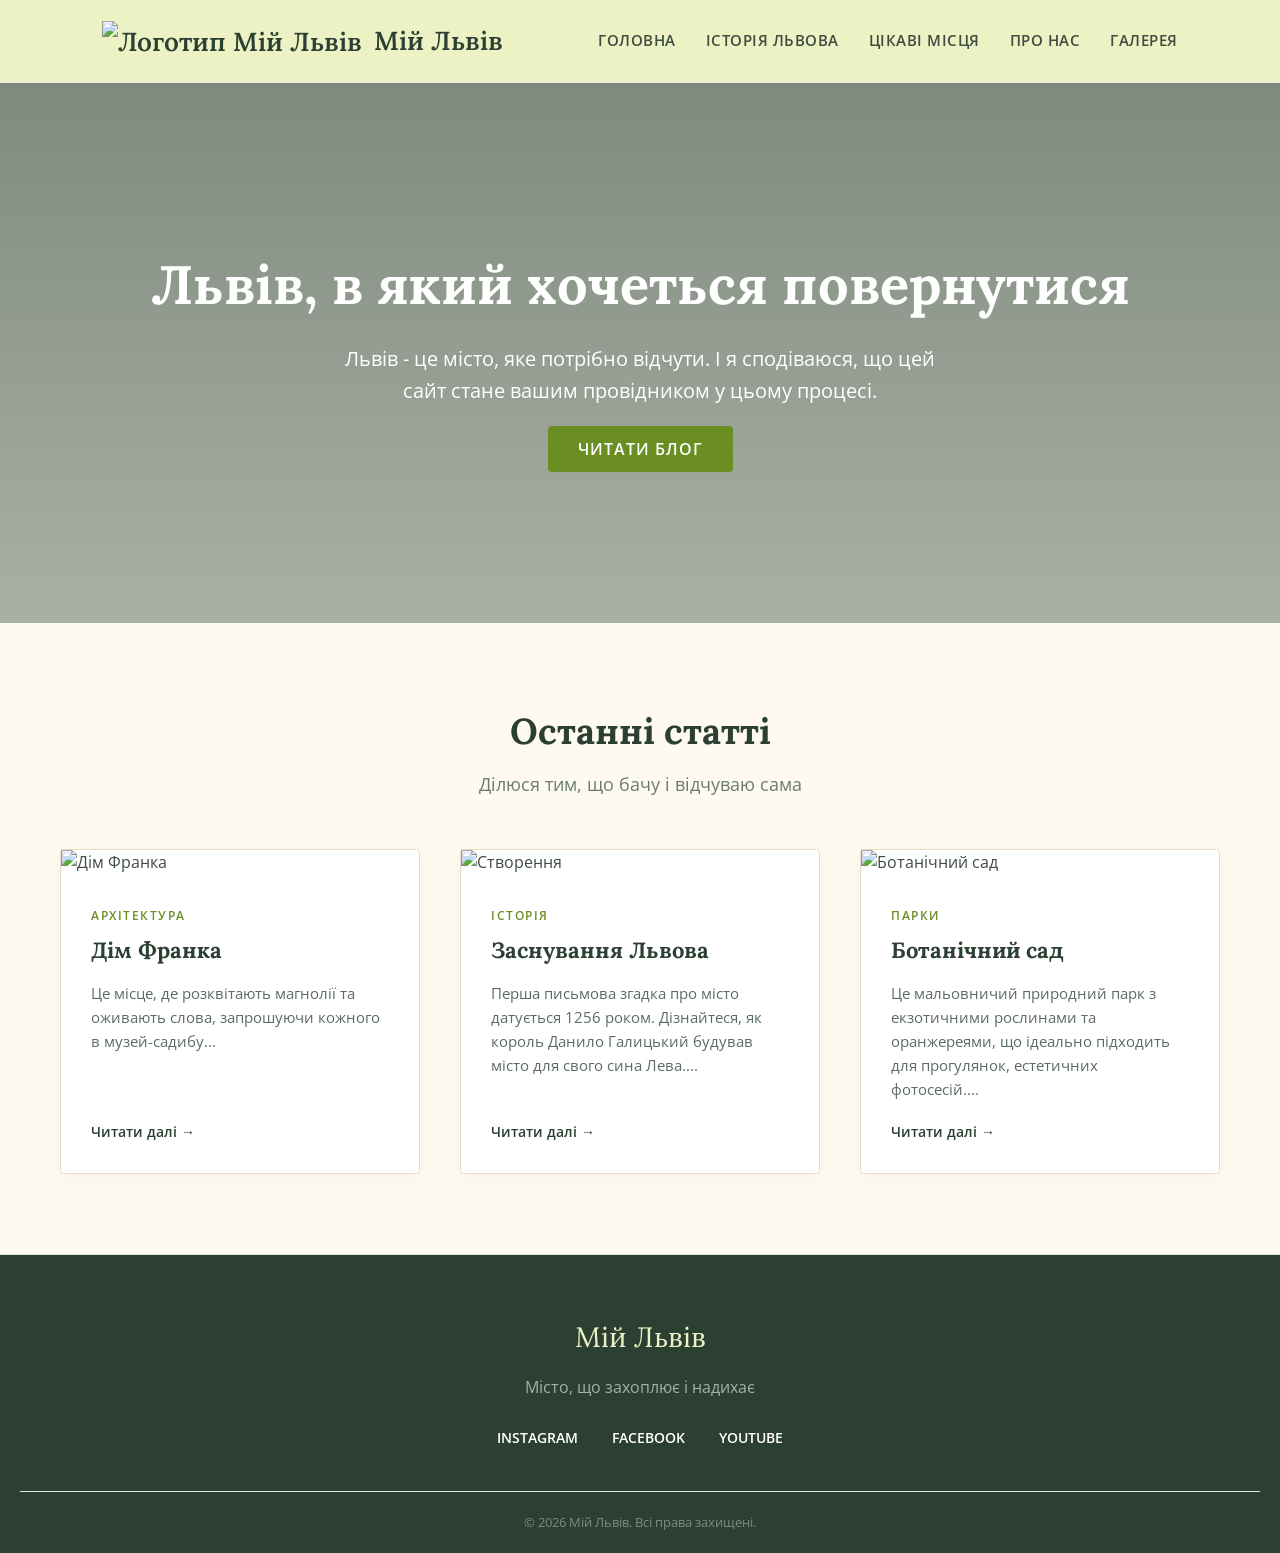
==== index.html @ 12760fdb "Add files via upload" ====
<!DOCTYPE html>
<html lang="uk">
<head>
    <meta charset="UTF-8">
    <meta name="viewport" content="width=device-width, initial-scale=1.0">
    <title>Львівський блог</title>
    <link rel="stylesheet" href="style.css">
    <link href="https://fonts.googleapis.com/css2?family=Lora:ital,wght@0,400;0,600;1,400&family=Open+Sans:wght@300;400;600&display=swap" rel="stylesheet">
</head>
<body>

    <header>
        <div class="logo">
        <a href="index.html" class="logo-link">
            <img src="img/logo.png" alt="Логотип Мій Львів" class="logo-img">
            <span>Мій Львів</span>
        </a>
		</div>
        <nav>
            <ul>
                <li><a href="index.html">Головна</a></li>
                <li><a href="history.html">Історія Львова</a></li>
				<li class="dropdown">
					<a href="places.html">Цікаві місця</a>
					<ul class="submenu">
						<li><a href="places.html?category=Парки">Парки</a></li>
						<li><a href="places.html?category=Заклади">Заклади</a></li>
						<li><a href="places.html?category=Архітектура">Архітектура</a></li>
					</ul>
				</li>
                <li><a href="about.html">Про нас</a></li>
                <li class="dropdown">
					<a href="gallery.html">Галерея</a>
					<ul class="submenu">
						<li><a href="gallery.html?category=photo">Фотографії</a></li>
                        <li><a href="gallery.html?category=video">Відео</a></li>
					</ul>
				</li>
            </ul>
        </nav>
    </header>

    <section class="hero">
        <div class="hero-content">
            <h1>Львів, в який хочеться повернутися</h1>
            <p>Львів - це місто, яке потрібно відчути. І я сподіваюся, що цей сайт стане вашим провідником у цьому процесі.</p>
            <a href="#blog" class="btn">Читати блог</a>
        </div>
    </section>
	

    <main class="container" id="blog">
        <div class="section-title">
            <h2>Останні статті</h2>
            <p>Ділюся тим, що бачу і відчуваю сама</p>
        </div>

        <div class="blog-grid">
            <article class="post-card">
                <div class="img-wrapper">
                    <img src="img/places_2.jpg" alt="Дім Франка">
                </div>
                <div class="post-content">
                    <span class="category">Архітектура</span>
                    <h3>Дім Франка</h3>
                    <p>Це місце, де розквітають магнолії та оживають слова, запрошуючи кожного в музей-садибу...</p>
                    <a href="articles/franko.html" class="read-more">Читати далі →</a>
                </div>
            </article>
			
			<article class="post-card">
                <div class="img-wrapper">
                    <img src="img/history_1.jpg" alt="Створення">
                </div>
                <div class="post-content">
                    <span class="category">Історія</span>
                    <h3>Заснування Львова</h3>
                    <p>Перша письмова згадка про місто датується 1256 роком. Дізнайтеся, як король Данило Галицький будував місто для свого сина Лева....</p>
                    <a href="story/lviv.html" class="read-more">Читати далі →</a>
                </div>
            </article>
            
            <article class="post-card">
                <div class="img-wrapper">
                    <img src="img/places_7.jpg" alt="Ботанічний сад">
                </div>
                <div class="post-content">
                    <span class="category">Парки</span>
                    <h3>Ботанічний сад</h3>
                    <p>Це мальовничий природний парк з екзотичними рослинами та оранжереями, що ідеально підходить для прогулянок, естетичних фотосесій....</p>
                    <a href="articles/botanical_garden.html" class="read-more">Читати далі →</a>
                </div>
            </article>
        </div>
    </main>

    <footer>
        <div class="footer-content">
            <div class="footer-logo">Мій Львів</div>
            <p>Місто, що захоплює і надихає</p>
            <div class="socials">
                <a href="#">Instagram</a>
                <a href="#">Facebook</a>
                <a href="#">YouTube</a>
            </div>
        </div>
        <div class="copyright">
            <p>&copy; 2026 Мій Львів. Всі права захищені.</p>
        </div>
    </footer>

<script src="script.js"></script>
</body>
</html>
---- style.css ----
* {
    margin: 0;
    padding: 0;
    box-sizing: border-box;
}

body {
    font-family: 'Open Sans', sans-serif;
    line-height: 1.6;
    background-color: #FEFAF0; 
    color: #3e4c41; 
}

h1, h2, h3, .logo, .footer-logo {
    font-family: 'Lora', serif; 
    color: #2b4033; 
}

a {
    text-decoration: none;
    color: inherit;
    transition: color 0.3s ease;
}


header {
    background-color: #ECF2C3;
    padding: 20px 8%;
    display: flex;
    justify-content: space-between;
    align-items: center;
    border-bottom: 1px solid #eaeaea;
    position: sticky;
    top: 0;
    z-index: 100;
}

.logo-link {
    display: flex;
    align-items: center; 
    gap: 12px;           
    text-decoration: none;
}


.logo-img {
    height: 40px;        
    width: auto;         
    display: block;
}


.logo span {
    font-family: 'Lora', serif;
    font-size: 26px;
    font-weight: 600;
    color: #2b4033;
}

.logo {
    font-size: 26px;
    font-weight: 600;
}

nav ul {
    list-style: none;
    display: flex;
    gap: 30px;
}

nav ul li {
    position: relative;
}

nav a {
    font-size: 15px;
    font-weight: 600;
    text-transform: uppercase;
    letter-spacing: 0.5px;
}

nav a:hover {
    color: #6b8e23; 
}





.dropdown {
    position: relative;
}

.submenu {
    position: absolute;
    top: 100%;
    left: 0;
    background: #FCFFE6;
    list-style: none;
    padding: 10px 0;
    margin: 0;
    min-width: 180px;
    box-shadow: 0 5px 15px rgba(0,0,0,0.1);
    
    opacity: 0;
    visibility: hidden;
    transform: translateY(10px);
    transition: all 0.3s ease;
    display: block; 
}

.submenu li {
    padding: 0;
    margin: 0;
    display: block; 
    width: 100%;
}

.submenu li a {
    display: block;
    padding: 10px 20px;
    color: #333;
    text-decoration: none;
    font-size: 14px;
    transition: background-color 0.2s, color 0.2s;
    text-transform: none; 
}

.submenu li a:hover {
    background-color: #d8e0a8;
    color: #2b4033; 
}

.dropdown:hover .submenu {
    opacity: 1;
    visibility: visible;
    transform: translateY(0);
}



.hero {
   
    background: linear-gradient(rgba(43, 64, 51, 0.6), rgba(43, 64, 51, 0.4)), 
                url('img/l.jpg') center/cover no-repeat;
    height: 60vh;
    display: flex;
    align-items: center;
    justify-content: center;
    text-align: center;
    color: #fff;
    padding: 0 20px;
}

.hero h1 {
    font-size: 54px;
    color: #fff;
    margin-bottom: 15px;
}

.hero p {
    font-size: 20px;
    margin-bottom: 30px;
    max-width: 600px;
    margin-left: auto;
    margin-right: auto;
}

.btn {
    background-color: #6b8e23; 
    color: #fff;
    padding: 12px 30px;
    font-size: 16px;
    font-weight: 600;
    border-radius: 4px;
    text-transform: uppercase;
    letter-spacing: 1px;
}

.btn:hover {
    background-color: #55711c;
}




.container {
    max-width: 1200px;
    margin: 80px auto;
    padding: 0 20px;
}

.section-title {
    text-align: center;
    margin-bottom: 50px;
}

.section-title h2 {
    font-size: 36px;
    margin-bottom: 10px;
}

.section-title p {
    font-size: 18px;
    color: #6a7c6f;
}



.blog-grid {
    display: grid;
    grid-template-columns: repeat(auto-fill, minmax(320px, 1fr));
    gap: 40px;
}

.post-card {
    background: #FFFFFF;
    border-radius: 4px; 
	border: 1px solid #E6DCC8; 
	box-shadow: 0 5px 20px rgba(0,0,0,0.04);
    transition: transform 0.3s ease;
    display: flex;
    flex-direction: column;
}

.post-card:hover {
    transform: translateY(-8px);
	box-shadow: 0 8px 20px rgba(0,0,0,0.1);
}

.img-wrapper {
    overflow: hidden;
}

.post-card img {
    width: 100%;
    height: 325px;
    object-fit: cover;
    transition: transform 0.5s ease;
}

.post-card:hover img {
    transform: scale(1.05); 
}

.post-content {
    padding: 30px;
    display: flex;
    flex-direction: column;
    flex-grow: 1;
}

.category {
    font-size: 12px;
    color: #6b8e23;
    text-transform: uppercase;
    font-weight: 600;
    letter-spacing: 1.5px;
    margin-bottom: 10px;
}

.post-content h3 {
    font-size: 22px;
    margin-bottom: 15px;
    line-height: 1.4;
}

.post-content p {
    font-size: 15px;
    color: #5c6c61;
    margin-bottom: 20px;
    flex-grow: 1;
}

.read-more {
    font-weight: 600;
    font-size: 14px;
    color: #2b4033;
    display: inline-block;
    align-self: flex-start;
}

.read-more:hover {
    color: #6b8e23;
}






.container {
    max-width: 1200px;
    margin: 80px auto;
    padding: 0 20px;
}

.page-title {
    font-size: 36px;
    text-align: center;
    margin-bottom: 60px;
}

.main-content-wrapper {
    display: flex;
    gap: 40px;
}


.sidebar-filter {
    flex: 0 0 220px;
    border-right: 1px solid #eaeaea;
    padding-right: 20px;
}

.sidebar-filter h2 {
    font-size: 20px;
    margin-bottom: 25px;
    padding-bottom: 10px;
    border-bottom: 1px solid #eaeaea;
}

.sidebar-filter ul {
    list-style: none;
}

.sidebar-filter li {
    padding: 12px 0;
}

.sidebar-filter li a {
    font-size: 14px;
    text-transform: uppercase;
    letter-spacing: 0.5px;
    color: #555;
    display: block;
    transition: color 0.2s;
}

.sidebar-filter li:hover a, 
.sidebar-filter li.active a {
    color: #6b8e23;
    font-weight: 600;
}

/* Список місць */
.places-list {
    flex: 1;
    display: flex;
    flex-direction: column;
    gap: 40px;
}


.place-card {
    display: flex;
    background: #fff;
    border-radius: 0;
    box-shadow: 0 5px 15px rgba(0,0,0,0.03);
    transition: transform 0.3s ease;
}

.place-card:hover {
    transform: translateY(-5px);
}


.date-block {
    flex: 0 0 100px;
    display: flex;
    flex-direction: column;
    align-items: center;
    justify-content: center;
    background-color: #fafafa;
    border-right: 1px solid #eaeaea;
    padding: 20px;
}

.date-block .day {
    font-size: 32px;
    font-weight: 700;
    color: #2b4033;
}

.date-block .month {
    font-size: 14px;
    text-transform: uppercase;
    color: #888;
    letter-spacing: 1px;
}


.main-info {
    flex: 1;
    padding: 30px;
    display: flex;
    flex-direction: column;
}

.place-category {
    font-size: 12px;
    color: #6b8e23;
    text-transform: uppercase;
    font-weight: 600;
    letter-spacing: 1.5px;
    margin-bottom: 5px;
}

.place-title {
    font-size: 24px;
    margin-bottom: 20px;
    line-height: 1.3;
}

.place-img-wrapper {
    margin-bottom: 20px;
    overflow: hidden;
}

.place-img-wrapper img {
    width: 100%;
    height: 350px; 
    object-fit: cover;
    transition: transform 0.5s ease;
}

.place-card:hover .place-img-wrapper img {
    transform: scale(1.03);
}

.place-excerpt {
    font-size: 15px;
    color: #5c6c61;
    margin-bottom: 20px;
    flex-grow: 1;
}


.place-meta {
    display: flex;
    justify-content: space-between;
    align-items: center;
    border-top: 1px solid #eaeaea;
    padding-top: 15px;
    font-size: 14px;
}

.place-location {
    color: #777;
}

.place-location .pin-icon {
    margin-right: 5px;
    color: #6b8e23;
}

.btn-details {
    background-color: #6b8e23;
    color: #fff;
    padding: 10px 20px;
    border-radius: 2px;
    text-transform: uppercase;
    letter-spacing: 1px;
    font-weight: 600;
    font-size: 13px;
    transition: background-color 0.3s ease;
}

.btn-details:hover {
    background-color: #55711c;
}















.article-container {
    max-width: 1200px;
    margin: 60px auto;
    padding: 0 40px;
    display: flex;
    gap: 50px; 
    align-items: flex-start;
}


.article-visuals {
    flex: 0 0 400px; 
    display: flex;
    flex-direction: column;
    gap: 20px;
}

.main-article-img img {
    width: 100%;
    height: 500px;
    object-fit: cover;
    border: 1px solid #ddd;
}

.article-gallery-wrapper {
    display: flex;
    align-items: center;
    justify-content: space-between;
    gap: 10px;
}

.mini-gallery {
    display: flex;
    gap: 10px;
}

.mini-gallery img {
    width: 80px;
    height: 60px;
    object-fit: cover;
    cursor: pointer;
    border: 1px solid #ccc;
}

.nav-arrow {
    background: none;
    border: none;
    font-size: 20px;
    color: #6b8e23;
    cursor: pointer;
}

.back-link {
    display: inline-block;
    margin-top: 10px;
    font-size: 14px;
    text-decoration: underline;
    color: #555;
    transition: color 0.3s;
}

.back-link:hover {
    color: #6b8e23;
}


.article-visuals {
    flex: 0 0 400px;
    display: flex;
    flex-direction: column;
    gap: 20px;
    margin-top: 90px; 
}
.article-content {
    flex: 1;
}


.article-title {
    font-size: 42px;
    margin-bottom: 30px;
    border-bottom: 2px solid #ECF2C3;
    display: inline-block; 
    padding-bottom: 10px;
}


.article-text p {
    font-size: 18px;
    line-height: 1.8;
    color: #444;
    margin-bottom: 20px;
    text-align: justify; 
}


@media (max-width: 900px) {
    .article-container {
        flex-direction: column;
        align-items: center;
    }
    .article-visuals {
        flex: 0 0 auto;
        width: 100%;
        max-width: 500px;
    }
}

.thumb {
    transition: 0.3s;
    opacity: 0.6;
}

.thumb.active-thumb {
    opacity: 1;
    border: 2px solid #6b8e23;
}

.main-img-click {
    cursor: zoom-in;
}



.lightbox .nav-arrow {
    position: absolute;
    top: 50%;
    transform: translateY(-50%);
    font-size: 50px;
    color: white;
    background: none;
    border: none;
    cursor: pointer;
    z-index: 2001;
    padding: 20px;
    transition: color 0.3s;
}

.lightbox .nav-arrow:hover {
    color: #ECF2C3;
}

#modal-prev { left: 20px; }
#modal-next { right: 20px; }

@media (max-width: 600px) {
    .lightbox .nav-arrow { font-size: 30px; padding: 10px; }
}


.back-container {
    margin-top: 30px; 
    display: flex;
    justify-content: flex-start;
}


.btn-back {
    display: inline-block;
    background-color: #6b8e23; 
    color: #fff !important; 
    padding: 12px 25px;
    border-radius: 4px;
    font-size: 14px;
    font-weight: 600;
    text-transform: uppercase;
    letter-spacing: 1px;
    transition: background-color 0.3s ease, transform 0.2s ease;
    text-decoration: none;
}

.btn-back:hover {
    background-color: #55711c; 
    transform: translateX(-5px); 
}


@media (max-width: 900px) {
    .back-container {
        justify-content: center;
        margin-bottom: 40px;
    }
}









.gallery-pure-grid {
    flex: 1;
    display: grid;
    grid-template-columns: repeat(auto-fill, minmax(280px, 1fr));
    gap: 15px;
    align-content: start;
}

.gallery-item-clean {
    cursor: pointer;
    overflow: hidden;
    position: relative;
    border-radius: 4px;
    background: #000;
}

.gallery-item-clean .img-container {
    height: 250px;
}

.gallery-item-clean img {
    width: 100%;
    height: 100%;
    object-fit: cover;
    transition: transform 0.5s ease, opacity 0.3s ease;
}

.gallery-item-clean:hover img {
    transform: scale(1.1);
    opacity: 0.8;
}


.video-overlay {
    position: relative;
}

.play-icon {
    position: absolute;
    top: 50%;
    left: 50%;
    transform: translate(-50%, -50%);
    background: rgba(107, 142, 35, 0.8);
    color: white;
    width: 50px;
    height: 50px;
    border-radius: 50%;
    display: flex;
    align-items: center;
    justify-content: center;
    font-size: 20px;
    border: 2px solid #fff;
}


.lightbox {
    display: none;
    position: fixed;
    z-index: 2000;
    top: 0;
    left: 0;
    width: 100%;
    height: 100%;
    background-color: rgba(0, 0, 0, 0.9);
    padding: 40px;
    box-sizing: border-box;
}

.lightbox-content {
    display: flex;
    flex-direction: column;
    align-items: center;
    justify-content: center;
    height: 100%;
    max-width: 1000px;
    margin: 0 auto;
}

#lightbox-img {
    max-width: 100%;
    max-height: 70vh;
    box-shadow: 0 0 20px rgba(0,0,0,0.5);
    border-radius: 4px;
}

.lightbox-caption {
    width: 100%;
    color: #fff;
    text-align: center;
    margin-top: 20px;
    background: rgba(255,255,255,0.1);
    padding: 20px;
    border-radius: 4px;
}

.lightbox-caption h3 {
    font-family: 'Lora', serif;
    color: #ECF2C3;
    margin-bottom: 10px;
}

.lightbox-caption p {
    font-size: 14px;
    color: #ccc;
}

.close-lightbox {
    position: absolute;
    top: 20px;
    right: 40px;
    color: #fff;
    font-size: 40px;
    cursor: pointer;
    transition: 0.3s;
}

.close-lightbox:hover { color: #6b8e23; }







.lightbox-wrapper {
    display: flex;
    flex-direction: column;
    align-items: center;
    justify-content: center;
    height: 100%;
    max-width: 90%;
    margin: 0 auto;
    position: relative;
}


.lightbox-caption {
    width: 100%;
    max-width: 800px; 
    background: rgba(26, 26, 26, 0.9); 
    padding: 20px;
    text-align: center;
    border-radius: 0 0 4px 4px; 
    margin-top: -5px; 
}

.lightbox-caption h3 {
    font-family: 'Lora', serif;
    color: #ECF2C3; 
    font-size: 20px;
    margin-bottom: 8px;
}

.lightbox-caption p {
    color: #ccc;
    font-size: 14px;
    line-height: 1.4;
}


.lightbox-content {
    max-width: 100%;
    max-height: 75vh;
    object-fit: contain;
    border-radius: 4px 4px 0 0;
}







.lightbox-content {
    position: relative;
    margin: 40px auto;
    max-width: 90%;
    display: flex;
    justify-content: center;
    align-items: center;
}


.lightbox-content.video-mode {
    width: 80vw;         
    max-width: 900px;    
    height: 500px;       
    background: #000;    
    border-radius: 8px;
    box-shadow: 0 0 30px rgba(0,0,0,0.5);
}


#lightbox-video {
    width: 100%;
    height: 100%;
    object-fit: contain; 
}


#lightbox-img {
    max-width: 100%;
    max-height: 85vh;
    display: block;
}

.lightbox .nav-arrow {
    position: absolute;
    top: 50%;
    transform: translateY(-50%);
    background: rgba(0, 0, 0, 0.3); 
    color: white;
    border: none;
    font-size: 40px;
    padding: 15px 20px;
    cursor: pointer;
    z-index: 2100;
    transition: background 0.3s, color 0.3s;
    border-radius: 5px;
}

.lightbox .nav-arrow:hover {
    background: rgba(107, 142, 35, 0.8); 
    color: #ECF2C3;
}

#modal-prev { left: 20px; }
#modal-next { right: 20px; }


@media (max-width: 768px) {
    .lightbox .nav-arrow {
        font-size: 24px;
        padding: 10px;
    }
}







footer {
    background-color: #2B4033; 
    border-top: 1px solid #e1e4e0;
    text-align: center;
    padding: 60px 20px 20px;
    margin-top: 60px;
}

.footer-logo {
	color: #ECF2C3;
    font-size: 28px;
    margin-bottom: 15px;
}

.footer-content p {
    color: #A3B1A8;
    margin-bottom: 25px;
}

.socials {
    margin-bottom: 40px;
}

.socials a {
    margin: 0 15px;
    font-weight: 600;
    font-size: 14px;
    text-transform: uppercase;
    color: #FFFFFF;
}

.socials a:hover {
    color: #ECF2C3;
}

.copyright {
    border-top: 1px solid #e1e4e0;
    padding-top: 20px;
    font-size: 13px;
    color: #7A8B80;
}


@media (max-width: 768px) {
    header {
        flex-direction: column;
        gap: 15px;
    }
    nav ul {
        flex-wrap: wrap;
        justify-content: center;
        gap: 15px;
    }
    .hero h1 {
        font-size: 38px;
    }
}
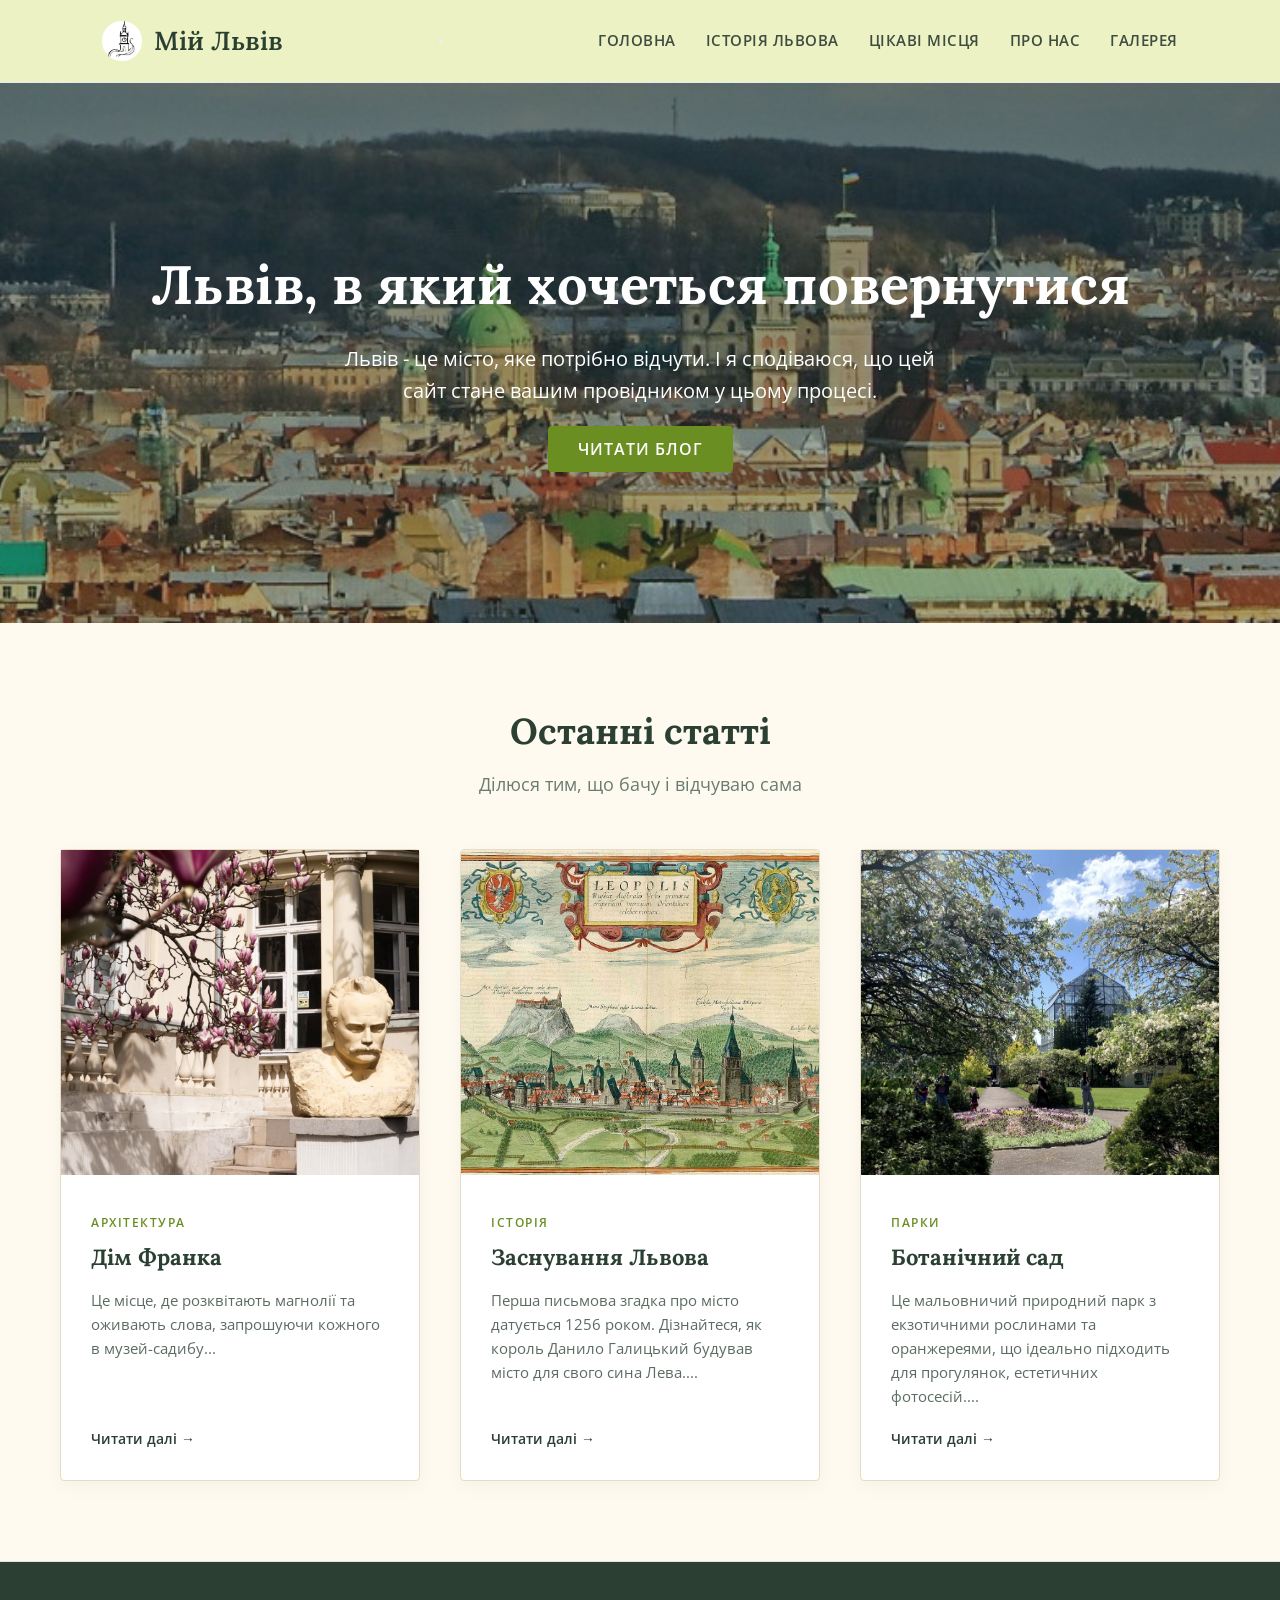
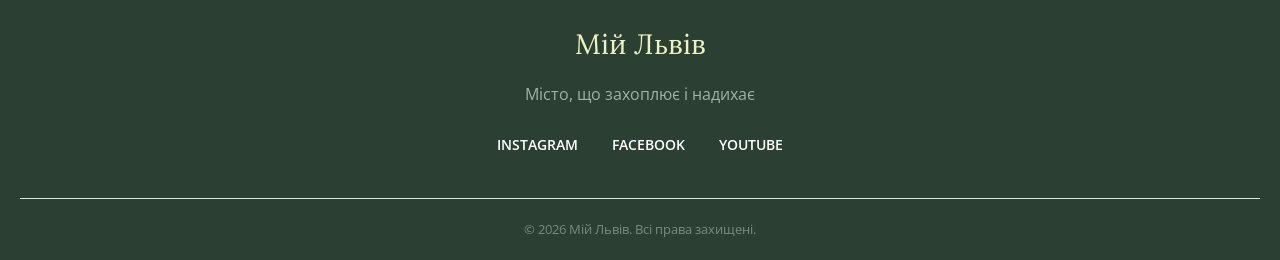
==== commit 6dfccef1: "Add files via upload" ====
--- a/index.html
+++ b/index.html
@@ -16,6 +16,14 @@
             <span>Мій Львів</span>
         </a>
 		</div>
+		
+		<button class="menu-toggle" aria-label="Відкрити меню">
+			<span></span>
+			<span></span>
+			<span></span>
+		</button>
+		
+		
         <nav>
             <ul>
                 <li><a href="index.html">Головна</a></li>
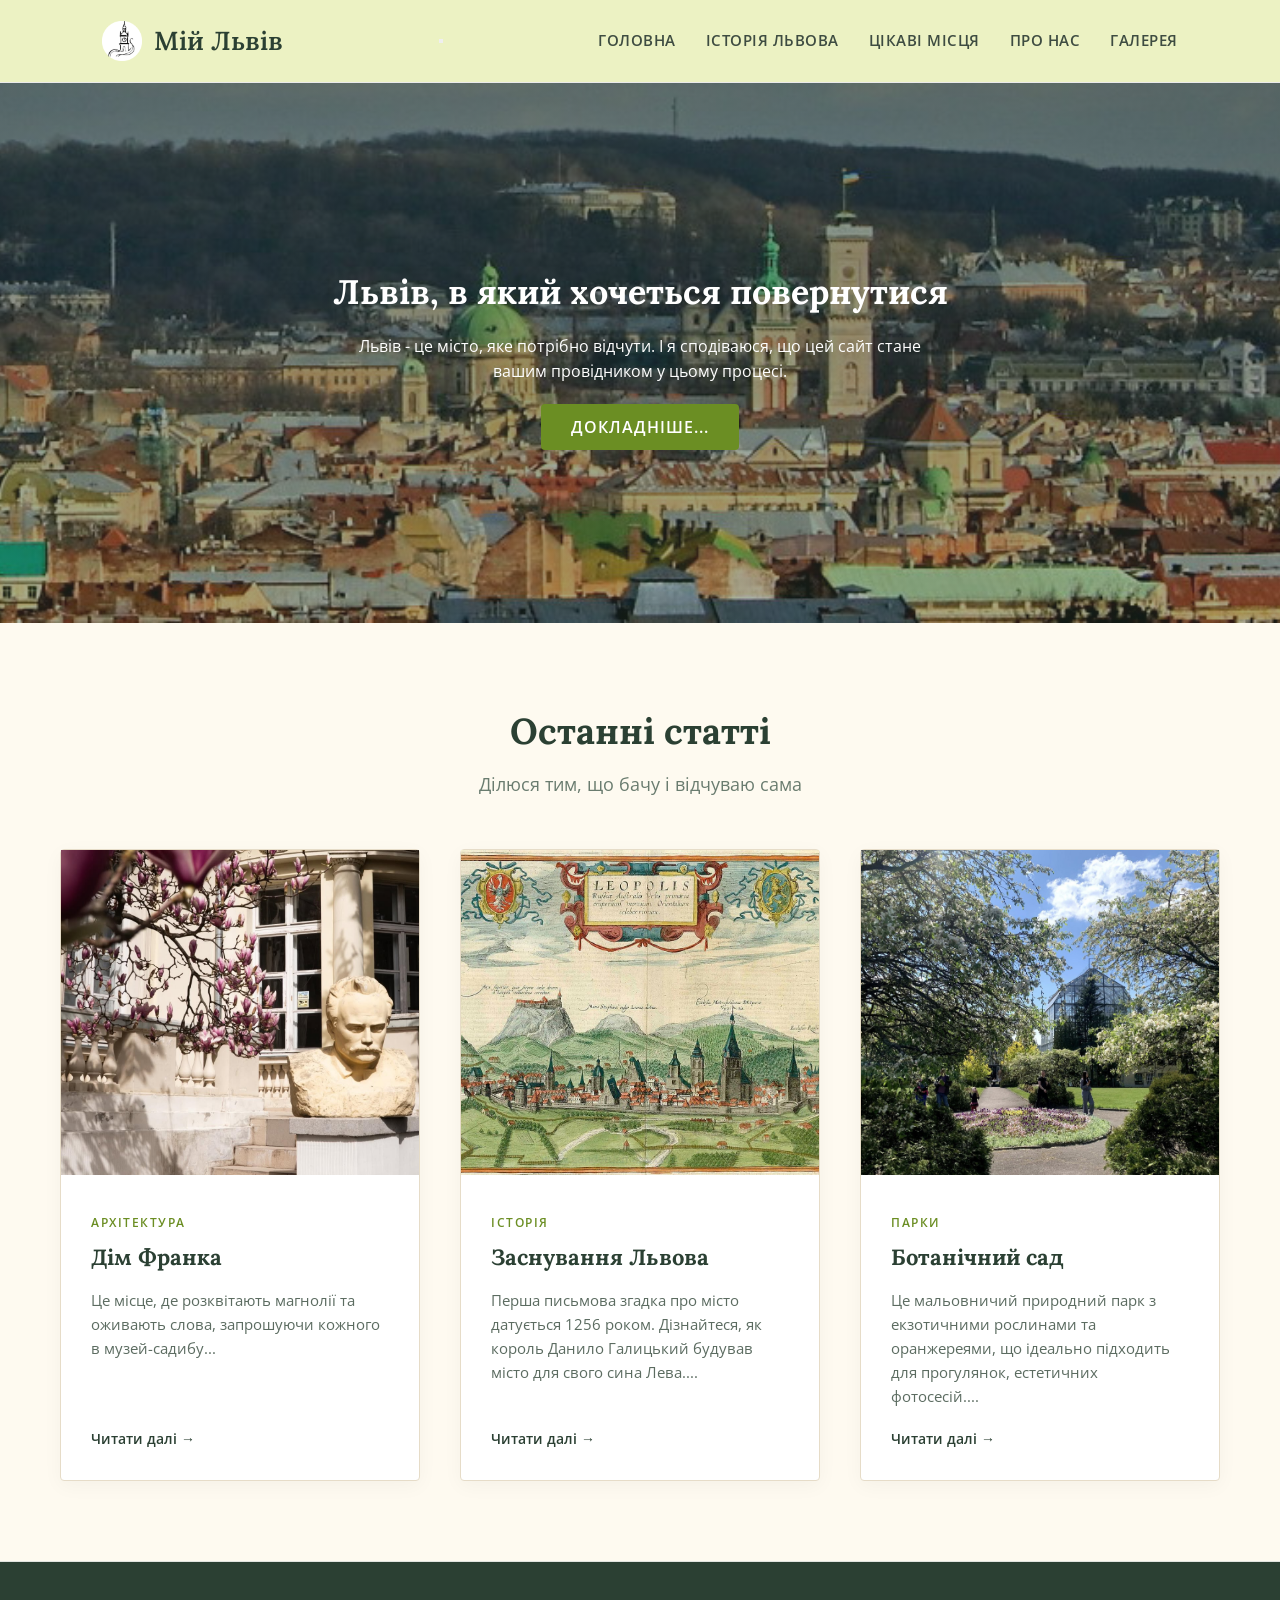
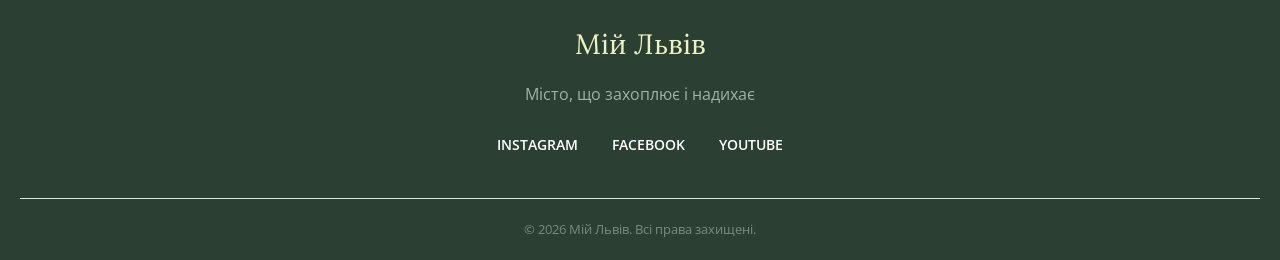
==== commit dc5bfbda: "Add files via upload" ====
--- a/index.html
+++ b/index.html
@@ -52,7 +52,7 @@
         <div class="hero-content">
             <h1>Львів, в який хочеться повернутися</h1>
             <p>Львів - це місто, яке потрібно відчути. І я сподіваюся, що цей сайт стане вашим провідником у цьому процесі.</p>
-            <a href="#blog" class="btn">Читати блог</a>
+            <a href="about.html" class="btn">Докладніше...</a>
         </div>
     </section>
 	
@@ -107,9 +107,9 @@
             <div class="footer-logo">Мій Львів</div>
             <p>Місто, що захоплює і надихає</p>
             <div class="socials">
-                <a href="#">Instagram</a>
-                <a href="#">Facebook</a>
-                <a href="#">YouTube</a>
+                <a href="https://www.instagram.com/">Instagram</a>
+                <a href="https://www.facebook.com/?locale=uk_UA">Facebook</a>
+                <a href="https://www.youtube.com/?app=desktop&gl=UA&hl=uk">YouTube</a>
             </div>
         </div>
         <div class="copyright">
--- a/style.css
+++ b/style.css
@@ -9,6 +9,8 @@
     line-height: 1.6;
     background-color: #FEFAF0; 
     color: #3e4c41; 
+	overflow-x: hidden; 
+    width: 100%;
 }
 
 h1, h2, h3, .logo, .footer-logo {
@@ -962,17 +964,302 @@
 }
 
 
+
+
+
+
+
+
+
+
+
+
+
+
+
+
+
+
+
+
+
+
+
+
+
+
+
+
+
+
 @media (max-width: 768px) {
     header {
+        padding: 15px 5%;
+        position: relative;
+        display: flex;
+        justify-content: space-between;
+        align-items: center;
+    }
+
+    /* Кнопка Гамбургера */
+    .menu-toggle {
+        display: flex;
+        flex-direction: column;
+        justify-content: space-between;
+        width: 30px;
+        height: 21px;
+        background: transparent;
+        border: none;
+        cursor: pointer;
+        z-index: 110;
+    }
+
+    .menu-toggle span {
+        width: 100%;
+        height: 3px;
+        background-color: #2b4033;
+        transition: all 0.3s ease;
+    }
+
+    /* Анімація перетворення на хрестик при активації */
+    .menu-toggle.active span:nth-child(1) {
+        transform: translateY(9px) rotate(45deg);
+    }
+    .menu-toggle.active span:nth-child(2) {
+        opacity: 0;
+    }
+    .menu-toggle.active span:nth-child(3) {
+        transform: translateY(-9px) rotate(-45deg);
+    }
+
+    /* Мобільне меню */
+    nav {
+        position: absolute;
+        top: 100%;
+        left: 0;
+        width: 100%;
+        background-color: #ECF2C3;
+        box-shadow: 0 5px 10px rgba(0,0,0,0.1);
+        max-height: 0;
+        overflow: hidden;
+        transition: max-height 0.3s ease-in-out;
+        z-index: 105;
+    }
+	
+
+
+    /* Клас, який додаватиметься через JS */
+    nav.open {
+        max-height: 400px; /* Достатня висота, щоб вмістити всі пункти */
+    }
+
+    nav ul {
+        flex-direction: column;
+        align-items: center;
+        padding: 20px 0;
+        gap: 20px;
+    }
+
+    nav a {
+        font-size: 18px;
+        display: block;
+        width: 100%;
+        text-align: center;
+    }
+	
+	
+	
+nav .submenu {
+        position: relative; /* Відміняємо absolute */
+        top: 0;
+        left: 0;
+        box-shadow: none;
+        background: rgba(43, 64, 51, 0.05); /* Легке підсвічування фону для візуального розділення */
+        width: 100%;
+        padding: 0;
+        
+        /* Ховаємо за замовчуванням на мобільних */
+        display: none; 
+        opacity: 1;
+        visibility: visible;
+        transform: none;
+        transition: none;
+    }
+
+    /* Клас, який ми будемо додавати через JS при кліку */
+    nav .submenu.open-submenu {
+        display: block;
+        margin-top: 10px;
+    }
+
+    nav .submenu li a {
+        text-align: center;
+        padding: 12px 20px;
+        font-size: 16px;
+    }
+    
+    /* Збільшуємо max-height відкритого мобільного меню, 
+       щоб усередині помістилося ще й підменю */
+    nav.open {
+        max-height: 600px; 
+        overflow-y: auto; /* Якщо пунктів буде забагато, з'явиться внутрішній скролл */
+    }
+}
+
+    .hero h1 {
+        font-size: 34px;
+    }
+    
+    .hero p {
+        font-size: 16px;
+    }
+}
+
+
+@media (min-width: 769px) {
+    .dropdown:hover .submenu {
+        opacity: 1;
+        visibility: visible;
+        transform: translateY(0);
+    }
+}
+
+@media (max-width: 768px) {
+    .container {
+        margin: 40px auto; /* Зменшуємо гігантські десктопні відступи */
+        padding: 0 15px;   /* Робимо безпечні поля від країв екрану */
+        width: 100%;
+    }
+    
+    .places-list {
+        width: 100%;
+        gap: 25px; /* Трохи щільніше розміщуємо картки */
+    }
+}
+
+
+@media (max-width: 768px) {
+    /* ... ваші інші стилі ... */
+
+    .place-card {
+        flex-direction: column;
+        width: 100%;
+        max-width: 100%; /* Забороняємо картці розтягуватися понад екран */
+        overflow: hidden; /* Щоб закруглені краї чи картинки не вилазили */
+    }
+
+    .main-info {
+        flex: 1 1 auto; /* Дозволяємо контенту займати природну висоту */
+        width: 100%;    /* Займає повну ширину картки */
+        padding: 20px;
+    }
+
+    .place-img-wrapper {
+        width: 100%;
+        height: auto;
+        margin-bottom: 0;
+    }
+
+    .place-img-wrapper img {
+        width: 100%;
+        height: 240px; /* Чітко фіксуємо висоту картинки на мобільці */
+        object-fit: cover;
+    }
+    
+    /* Виправляємо нижню панель з кнопкою та гео-міткою */
+    .place-meta {
+        flex-direction: column;
+        align-items: stretch; /* Розтягуємо кнопку на всю ширину для зручності тапу пальцем */
+        gap: 15px;
+        width: 100%;
+    }
+}
+
+
+
+
+
+
+
+
+
+
+
+
+@media (max-width: 768px) {
+    /* 1. Переводимо головний контейнер сторінки у вертикальний рядок */
+    .main-content-wrapper {
+        flex-direction: column;
+        gap: 30px;
+    }
+
+    /* Сайдбар займає всю ширину, прибираємо правий бордер */
+    .sidebar-filter {
+        flex: 0 0 100%;
+        border-right: none;
+        border-bottom: 1px solid #eaeaea;
+        padding-right: 0;
+        padding-bottom: 20px;
+    }
+    
+    /* Робимо елементи фільтра горизонтальними, щоб не займали багато місця по вертикалі */
+    .sidebar-filter ul {
+        display: flex;
+        flex-wrap: wrap;
+        gap: 15px;
+        justify-content: center;
+    }
+
+    /* 2. Виправлення карток місць (.place-card) */
+    .place-card {
+        flex-direction: column; /* Ставимо дату, картинку і текст один під одним */
+        width: 100%;
+    }
+
+    /* Блок з датою тепер на всю ширину зверху */
+    .date-block {
+        flex: 0 0 auto;
+        width: 100%;
+        flex-direction: row;
+        gap: 10px;
+        padding: 10px;
+        border-right: none;
+        border-bottom: 1px solid #eaeaea;
+    }
+    
+    .date-block .day {
+        font-size: 24px;
+    }
+
+    /* Обгортка картинки та сама картинка */
+    .place-img-wrapper {
+        width: 100%;
+        margin-bottom: 10px;
+    }
+
+    .place-img-wrapper img {
+        height: 220px; /* Зменшуємо висоту для мобільних */
+    }
+
+    /* Падінги для текстового контенту картки */
+    .main-info {
+        padding: 20px;
+    }
+
+    .place-title {
+        font-size: 20px;
+        margin-bottom: 10px;
+    }
+
+    /* Мета-дані (локація та кнопка) */
+    .place-meta {
         flex-direction: column;
         gap: 15px;
-    }
-    nav ul {
-        flex-wrap: wrap;
-        justify-content: center;
-        gap: 15px;
-    }
-    .hero h1 {
-        font-size: 38px;
+        align-items: flex-start;
+    }
+
+    .btn-details {
+        width: 100%;
+        text-align: center;
     }
 }
